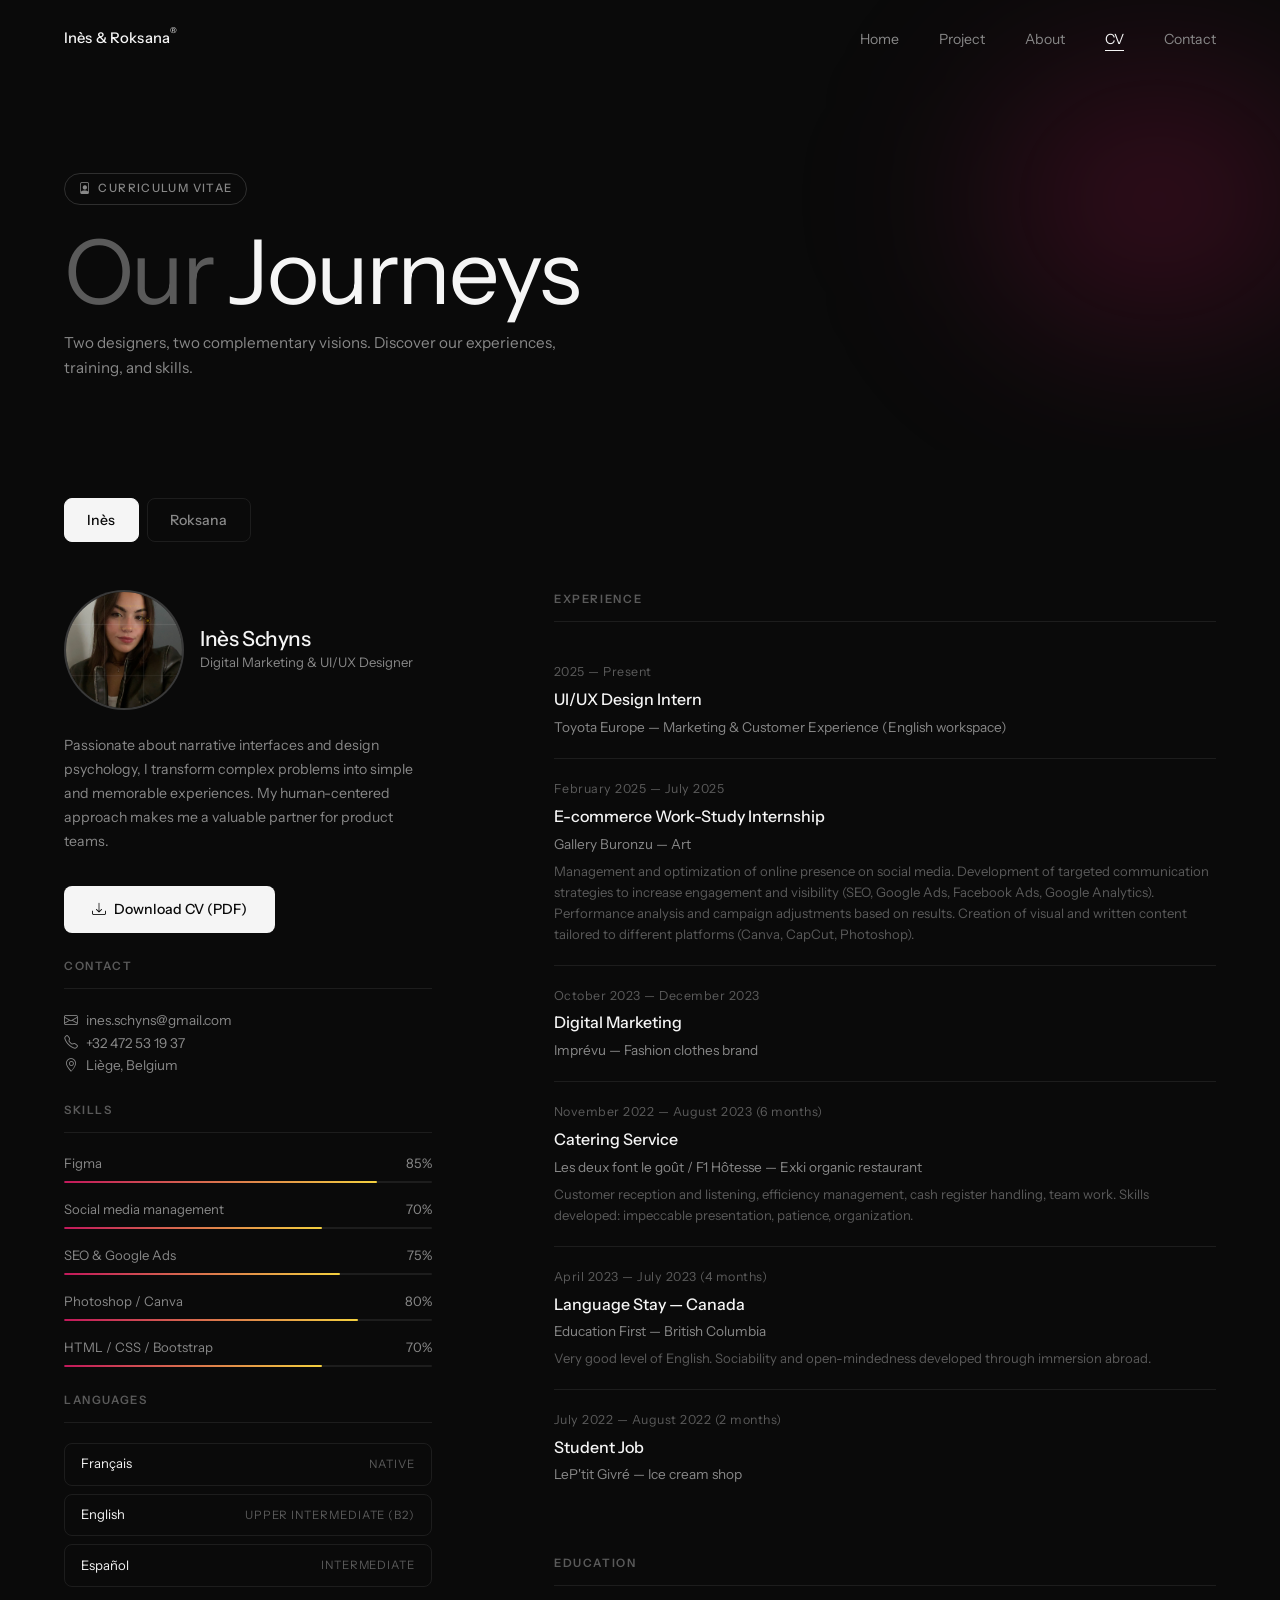
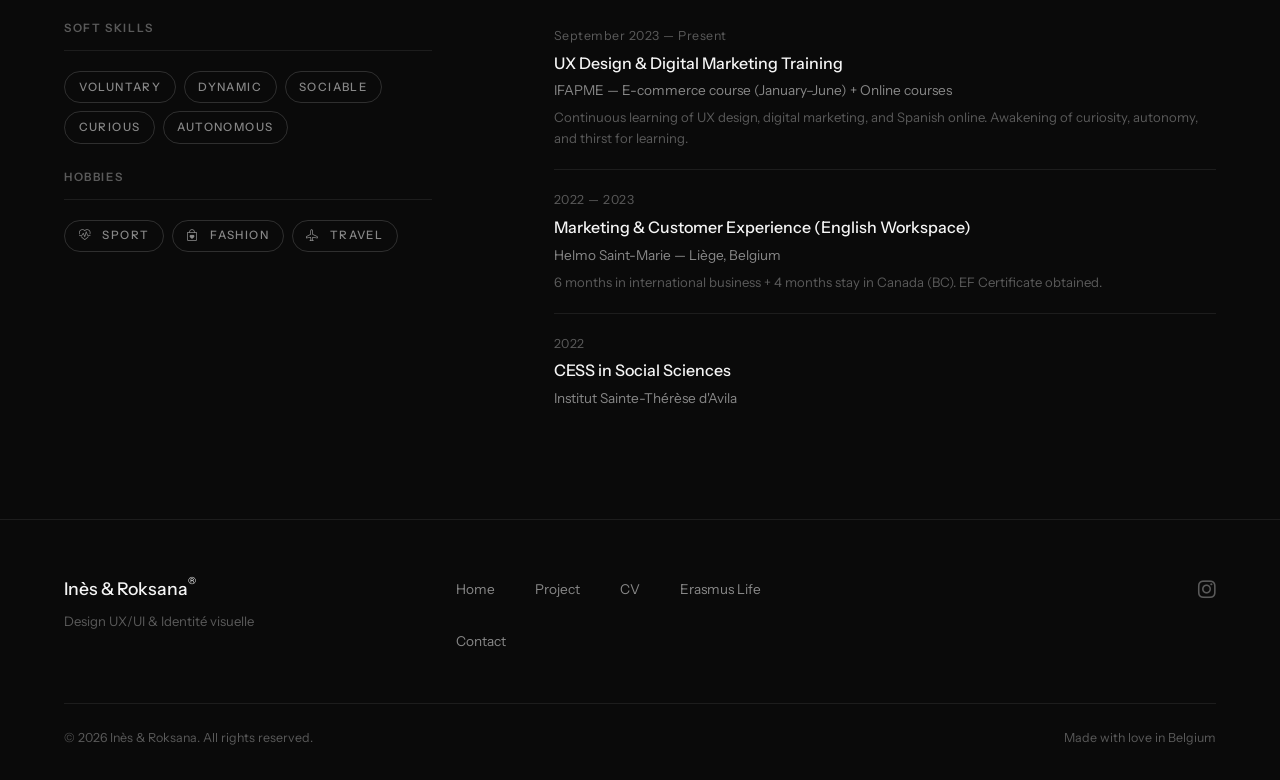
==== cv.html @ 9bebca7e "Add files via upload" ====
<!DOCTYPE html>
<html lang="fr">
<head>
  <meta charset="UTF-8" />
  <meta name="viewport" content="width=device-width, initial-scale=1.0" />
  <meta name="description" content="CV d'Inès et Roksana — Designers UX/UI et identité visuelle. Parcours, compétences et expériences." />
  <title>CV — Inès & Roksana</title>

  <link rel="stylesheet" href="https://cdn.jsdelivr.net/npm/bootstrap@5.3.3/dist/css/bootstrap.min.css" />
  <link rel="stylesheet" href="https://cdn.jsdelivr.net/npm/bootstrap-icons@1.11.3/font/bootstrap-icons.min.css" />
  <link rel="stylesheet" href="assets/css/custom.css" />
</head>
<body>

  <!-- Navigation -->
  <nav class="navbar-custom scrolled" id="mainNav" role="navigation" aria-label="Navigation principale">
    <a href="index.html" class="nav-logo" aria-label="Retour à l'accueil">
      Inès &amp; Roksana<sup>®</sup>
    </a>
    <ul class="nav-links" id="navLinks" role="list">
      <li><a href="index.html">Home</a></li>
      <li><a href="index.html#projets">Project</a></li>
      <li><a href="index.html#apropos">About</a></li>
      <li><a href="cv.html" class="active" aria-current="page">CV</a></li>
      <li><a href="mailto:hello@ines-roksana.design">Contact</a></li>
    </ul>
    <button class="nav-menu-toggle" id="menuToggle" aria-label="Ouvrir le menu" aria-expanded="false" aria-controls="navLinks">
      <span></span><span></span><span></span>
    </button>
  </nav>


  <!-- ================================================
       CV HERO
       ================================================ -->
  <header class="cv-hero container-fluid-padded" style="padding-top: 8rem;">
    <div class="cv-blob" aria-hidden="true"></div>
    <div style="position:relative; z-index:10; width:100%;">
      <span class="label-pill mb-4 d-inline-flex">
        <i class="bi bi-file-person"></i> Curriculum Vitae
      </span>
      <h1 class="display-hero mb-3">
        <span class="text-ghost">Our</span> Journeys
      </h1>
      <p style="color:var(--text-muted); max-width:540px; font-size:0.95rem;">
        Two designers, two complementary visions. Discover our experiences, training, and skills.
      </p>
    </div>
  </header>


  <!-- ================================================
       TAB SELECTOR
       ================================================ -->
  <section style="background:var(--bg-deep); padding: 3rem clamp(1.5rem,5vw,5rem) 0;">
    <ul class="cv-tabs nav" id="cvTabs" role="tablist" aria-label="Sélectionner un designer">
      <li class="nav-item" role="presentation">
        <button class="nav-link active" id="ines-tab" data-bs-toggle="tab" data-bs-target="#ines" type="button" role="tab" aria-controls="ines" aria-selected="true">
          Inès
        </button>
      </li>
      <li class="nav-item" role="presentation">
        <button class="nav-link" id="roksana-tab" data-bs-toggle="tab" data-bs-target="#roksana" type="button" role="tab" aria-controls="roksana" aria-selected="false">
          Roksana
        </button>
      </li>
    </ul>
  </section>


  <!-- ================================================
       TAB CONTENT
       ================================================ -->
  <main style="background:var(--bg-deep); padding: 3rem clamp(1.5rem,5vw,5rem) clamp(5rem,10vh,9rem);">
    <div class="tab-content" id="cvTabContent">

      <!-- ================================================
           INÈS
           ================================================ -->
      <div class="tab-pane fade show active" id="ines" role="tabpanel" aria-labelledby="ines-tab" tabindex="0">
        <div class="row gy-5">

          <!-- LEFT COLUMN — Profile / Skills -->
          <div class="col-lg-4">

            <!-- Profile -->
            <div class="d-flex align-items-center gap-3 mb-4">
              <div class="cv-profile-img" role="img" aria-label="Photo d'Inès Schyns">
                <img src="DOC/INES.jpg" alt="Photo of Inès Schyns, UI/UX Designer" />
              </div>
              <div>
                <h2 style="font-size:1.3rem; font-weight:500; margin:0;">Inès Schyns</h2>
                <p style="font-size:0.82rem; color:var(--text-muted); margin:0;">Digital Marketing &amp; UI/UX Designer</p>
              </div>
            </div>

            <p style="font-size:0.88rem; color:var(--text-muted); line-height:1.7; margin-bottom:2rem;">
              Passionate about narrative interfaces and design psychology, I transform complex problems into simple and memorable experiences. My human-centered approach makes me a valuable partner for product teams.
            </p>

            <a href="DOC/cv-ines-schyns.pdf" target="_blank" rel="noopener" class="btn-download mb-4" aria-label="Télécharger le CV d'Inès en PDF">
              <i class="bi bi-download"></i> Download CV (PDF)
            </a>

            <!-- Contact -->
            <div class="mb-4">
              <div class="cv-section-title">Contact</div>
              <p style="font-size:0.85rem; color:var(--text-muted); margin:0;">
                <i class="bi bi-envelope me-2" aria-hidden="true"></i>ines.schyns@gmail.com<br>
                <i class="bi bi-telephone me-2" aria-hidden="true"></i>+32 472 53 19 37<br>
                <i class="bi bi-geo-alt me-2" aria-hidden="true"></i>Liège, Belgium
              </p>
            </div>

            <!-- Skills -->
            <div class="mb-4">
              <div class="cv-section-title">Skills</div>
              <div class="skill-bar">
                <div class="skill-bar-label"><span>Figma</span><span>85%</span></div>
                <div class="skill-bar-track"><div class="skill-bar-fill animated" style="width:85%;"></div></div>
              </div>
              <div class="skill-bar">
                <div class="skill-bar-label"><span>Social media management</span><span>70%</span></div>
                <div class="skill-bar-track"><div class="skill-bar-fill animated" style="width:70%; animation-delay:0.1s;"></div></div>
              </div>
              <div class="skill-bar">
                <div class="skill-bar-label"><span>SEO &amp; Google Ads</span><span>75%</span></div>
                <div class="skill-bar-track"><div class="skill-bar-fill animated" style="width:75%; animation-delay:0.2s;"></div></div>
              </div>
              <div class="skill-bar">
                <div class="skill-bar-label"><span>Photoshop / Canva</span><span>80%</span></div>
                <div class="skill-bar-track"><div class="skill-bar-fill animated" style="width:80%; animation-delay:0.3s;"></div></div>
              </div>
              <div class="skill-bar">
                <div class="skill-bar-label"><span>HTML / CSS / Bootstrap</span><span>70%</span></div>
                <div class="skill-bar-track"><div class="skill-bar-fill animated" style="width:70%; animation-delay:0.4s;"></div></div>
              </div>
            </div>

            <!-- Languages -->
            <div class="mb-4">
              <div class="cv-section-title">Languages</div>
              <div class="lang-badge"><span>Français</span><span class="lang-level">Native</span></div>
              <div class="lang-badge"><span>English</span><span class="lang-level">Upper Intermediate (B2)</span></div>
              <div class="lang-badge"><span>Español</span><span class="lang-level">Intermediate</span></div>
            </div>

            <!-- Soft Skills -->
            <div class="mb-4">
              <div class="cv-section-title">Soft skills</div>
              <div class="d-flex flex-wrap gap-2">
                <span class="label-pill" style="font-size:0.72rem;">Voluntary</span>
                <span class="label-pill" style="font-size:0.72rem;">Dynamic</span>
                <span class="label-pill" style="font-size:0.72rem;">Sociable</span>
                <span class="label-pill" style="font-size:0.72rem;">Curious</span>
                <span class="label-pill" style="font-size:0.72rem;">Autonomous</span>
              </div>
            </div>

            <!-- Hobbies -->
            <div>
              <div class="cv-section-title">Hobbies</div>
              <div class="d-flex flex-wrap gap-2">
                <span class="label-pill" style="font-size:0.72rem;"><i class="bi bi-heart-pulse me-1"></i> Sport</span>
                <span class="label-pill" style="font-size:0.72rem;"><i class="bi bi-bag-heart me-1"></i> Fashion</span>
                <span class="label-pill" style="font-size:0.72rem;"><i class="bi bi-airplane me-1"></i> Travel</span>
              </div>
            </div>

          </div>


          <!-- RIGHT COLUMN — Experience / Education -->
          <div class="col-lg-7 offset-lg-1">

            <!-- Experience -->
            <div class="mb-5">
              <div class="cv-section-title">Experience</div>

              <div class="cv-entry">
                <div class="cv-entry-year">2025 — Present</div>
                <div class="cv-entry-title">UI/UX Design Intern</div>
                <div class="cv-entry-company">Toyota Europe — Marketing &amp; Customer Experience (English workspace)</div>
              </div>

              <div class="cv-entry">
                <div class="cv-entry-year">February 2025 — July 2025</div>
                <div class="cv-entry-title">E-commerce Work-Study Internship</div>
                <div class="cv-entry-company">Gallery Buronzu — Art</div>
                <div class="cv-entry-desc">
                  Management and optimization of online presence on social media. Development of targeted communication strategies to increase engagement and visibility (SEO, Google Ads, Facebook Ads, Google Analytics). Performance analysis and campaign adjustments based on results. Creation of visual and written content tailored to different platforms (Canva, CapCut, Photoshop).
                </div>
              </div>

              <div class="cv-entry">
                <div class="cv-entry-year">October 2023 — December 2023</div>
                <div class="cv-entry-title">Digital Marketing</div>
                <div class="cv-entry-company">Imprévu — Fashion clothes brand</div>
              </div>

              <div class="cv-entry">
                <div class="cv-entry-year">November 2022 — August 2023 (6 months)</div>
                <div class="cv-entry-title">Catering Service</div>
                <div class="cv-entry-company">Les deux font le goût / F1 Hôtesse — Exki organic restaurant</div>
                <div class="cv-entry-desc">
                  Customer reception and listening, efficiency management, cash register handling, team work. Skills developed: impeccable presentation, patience, organization.
                </div>
              </div>

              <div class="cv-entry">
                <div class="cv-entry-year">April 2023 — July 2023 (4 months)</div>
                <div class="cv-entry-title">Language Stay — Canada</div>
                <div class="cv-entry-company">Education First — British Columbia</div>
                <div class="cv-entry-desc">
                  Very good level of English. Sociability and open-mindedness developed through immersion abroad.
                </div>
              </div>

              <div class="cv-entry">
                <div class="cv-entry-year">July 2022 — August 2022 (2 months)</div>
                <div class="cv-entry-title">Student Job</div>
                <div class="cv-entry-company">LeP'tit Givré — Ice cream shop</div>
              </div>
            </div>

            <!-- Education -->
            <div>
              <div class="cv-section-title">Education</div>

              <div class="cv-entry">
                <div class="cv-entry-year">September 2023 — Present</div>
                <div class="cv-entry-title">UX Design &amp; Digital Marketing Training</div>
                <div class="cv-entry-company">IFAPME — E-commerce course (January–June) + Online courses</div>
                <div class="cv-entry-desc">
                  Continuous learning of UX design, digital marketing, and Spanish online. Awakening of curiosity, autonomy, and thirst for learning.
                </div>
              </div>

              <div class="cv-entry">
                <div class="cv-entry-year">2022 — 2023</div>
                <div class="cv-entry-title">Marketing &amp; Customer Experience (English Workspace)</div>
                <div class="cv-entry-company">Helmo Saint-Marie — Liège, Belgium</div>
                <div class="cv-entry-desc">
                  6 months in international business + 4 months stay in Canada (BC). EF Certificate obtained.
                </div>
              </div>

              <div class="cv-entry">
                <div class="cv-entry-year">2022</div>
                <div class="cv-entry-title">CESS in Social Sciences</div>
                <div class="cv-entry-company">Institut Sainte-Thérèse d'Avila</div>
              </div>
            </div>

          </div>
        </div>
      </div>


      <!-- ================================================
           ROKSANA
           ================================================ -->
      <div class="tab-pane fade" id="roksana" role="tabpanel" aria-labelledby="roksana-tab" tabindex="0">
        <div class="row gy-5">

          <!-- LEFT COLUMN -->
          <div class="col-lg-4">

            <!-- Profile -->
            <div class="d-flex align-items-center gap-3 mb-4">
              <div class="cv-profile-img" role="img" aria-label="Photo de Roksana Raja Khalid">
                <img src="DOC/ROKSANA.jpg" alt="Photo of Roksana Raja Khalid, UI/UX Designer" />
              </div>
              <div>
                <h2 style="font-size:1.3rem; font-weight:500; margin:0;">Roksana Raja Khalid</h2>
                <p style="font-size:0.82rem; color:var(--text-muted); margin:0;">UI/UX Designer</p>
              </div>
            </div>

            <p style="font-size:0.88rem; color:var(--text-muted); line-height:1.7; margin-bottom:2rem;">
              UI/UX designer in training, with a background in web development. I enjoy designing simple, clean and functional interfaces. Curious and detail-oriented, I want to learn alongside digital design professionals in a multicultural and international environment.
            </p>

            <a href="DOC/cv-roksana-rajakhalid.pdf" target="_blank" rel="noopener" class="btn-download mb-4" aria-label="Télécharger le CV de Roksana en PDF">
              <i class="bi bi-download"></i> Download CV (PDF)
            </a>

            <!-- Contact -->
            <div class="mb-4">
              <div class="cv-section-title">Contact</div>
              <p style="font-size:0.85rem; color:var(--text-muted); margin:0;">
                <i class="bi bi-envelope me-2" aria-hidden="true"></i>roksanarajakhalid@gmail.com<br>
                <i class="bi bi-telephone me-2" aria-hidden="true"></i>+32 498 14 34 28<br>
                <i class="bi bi-geo-alt me-2" aria-hidden="true"></i>Chaudfontaine, Belgium
              </p>
            </div>

            <!-- Skills -->
            <div class="mb-4">
              <div class="cv-section-title">Skills</div>
              <div class="skill-bar">
                <div class="skill-bar-label"><span>HTML / CSS / Bootstrap</span><span>90%</span></div>
                <div class="skill-bar-track"><div class="skill-bar-fill animated" style="width:90%;"></div></div>
              </div>
              <div class="skill-bar">
                <div class="skill-bar-label"><span>Adobe Illustrator</span><span>85%</span></div>
                <div class="skill-bar-track"><div class="skill-bar-fill animated" style="width:85%; animation-delay:0.1s;"></div></div>
              </div>
              <div class="skill-bar">
                <div class="skill-bar-label"><span>Adobe Photoshop</span><span>80%</span></div>
                <div class="skill-bar-track"><div class="skill-bar-fill animated" style="width:80%; animation-delay:0.2s;"></div></div>
              </div>
              <div class="skill-bar">
                <div class="skill-bar-label"><span>Figma</span><span>70%</span></div>
                <div class="skill-bar-track"><div class="skill-bar-fill animated" style="width:70%; animation-delay:0.3s;"></div></div>
              </div>
            </div>

            <!-- Languages -->
            <div class="mb-4">
              <div class="cv-section-title">Languages</div>
              <div class="lang-badge"><span>Français</span><span class="lang-level">Native</span></div>
              <div class="lang-badge"><span>Polski</span><span class="lang-level">Fluent (spoken)</span></div>
              <div class="lang-badge"><span>English</span><span class="lang-level">Intermediate(B1/B2)</span></div>
            </div>

            <!-- Strengths -->
            <div class="mb-4">
              <div class="cv-section-title">Strengths</div>
              <div class="d-flex flex-wrap gap-2">
                <span class="label-pill" style="font-size:0.72rem;">Creativity</span>
                <span class="label-pill" style="font-size:0.72rem;">Adaptability</span>
                <span class="label-pill" style="font-size:0.72rem;">Interpersonal skills</span>
                <span class="label-pill" style="font-size:0.72rem;">Team spirit</span>
                <span class="label-pill" style="font-size:0.72rem;">Results-oriented</span>
              </div>
            </div>

            <!-- Hobbies -->
            <div>
              <div class="cv-section-title">Hobbies</div>
              <div class="d-flex flex-wrap gap-2">
                <span class="label-pill" style="font-size:0.72rem;"><i class="bi bi-camera me-1"></i> Photography</span>
                <span class="label-pill" style="font-size:0.72rem;"><i class="bi bi-headphones me-1"></i> Music</span>
                <span class="label-pill" style="font-size:0.72rem;"><i class="bi bi-airplane me-1"></i> Travel</span>
                <span class="label-pill" style="font-size:0.72rem;"><i class="bi bi-egg-fried me-1"></i> Cooking</span>
              </div>
            </div>

          </div>


          <!-- RIGHT COLUMN -->
          <div class="col-lg-7 offset-lg-1">

            <!-- Experience -->
            <div class="mb-5">
              <div class="cv-section-title">Experience</div>

              <div class="cv-entry">
                <div class="cv-entry-year">December 2024 — December 2025</div>
                <div class="cv-entry-title">Administrative Employee</div>
                <div class="cv-entry-company">CPAS de Chaudfontaine</div>
              </div>

              <div class="cv-entry">
                <div class="cv-entry-year">January 2024</div>
                <div class="cv-entry-title">Workshop</div>
                <div class="cv-entry-company">Charleroi E6K</div>
              </div>
            </div>

            <!-- Education -->
            <div>
              <div class="cv-section-title">Education</div>

              <div class="cv-entry">
                <div class="cv-entry-year">2025 — 2026</div>
                <div class="cv-entry-title">UI/UX Designer Training</div>
                <div class="cv-entry-company">IFAPME — Liège, Belgium</div>
                <div class="cv-entry-desc">
                  Comprehensive UI/UX design training covering user research, wireframing, prototyping, and accessible interface design.
                </div>
              </div>

              <div class="cv-entry">
                <div class="cv-entry-year">28 November 2024</div>
                <div class="cv-entry-title">Skills Validation Certification — Administrative Assistant</div>
                <div class="cv-entry-company">Issued by SFMQ (The French-speaking Vocational and Qualifications Service)</div>
              </div>

              <div class="cv-entry">
                <div class="cv-entry-year">2023 — 2024</div>
                <div class="cv-entry-title">Web Development</div>
                <div class="cv-entry-company">IFAPME E6K — Charleroi, Belgium</div>
                <div class="cv-entry-desc">
                  Foundation in web development: HTML, CSS, Bootstrap, version control, responsive design.
                </div>
              </div>

              <div class="cv-entry">
                <div class="cv-entry-year">4 August 2022</div>
                <div class="cv-entry-title">Business Management Certificate</div>
                <div class="cv-entry-company">Belgium</div>
              </div>

              <div class="cv-entry">
                <div class="cv-entry-year">2019 — 2020</div>
                <div class="cv-entry-title">CESS — Upper Secondary Education Certificate</div>
              </div>
            </div>

          </div>
        </div>
      </div>

    </div>
  </main>


  <!-- Footer -->
  <footer class="footer" role="contentinfo">
    <div class="row gy-4 align-items-start">
      <div class="col-md-4">
        <div class="footer-logo">Inès &amp; Roksana<sup style="font-size:0.55em; vertical-align:super">®</sup></div>
        <div class="footer-tagline">Design UX/UI &amp; Identité visuelle</div>
      </div>
      <div class="col-md-4">
        <nav aria-label="Liens du pied de page">
          <ul class="footer-nav">
            <li><a href="index.html">Home</a></li>
            <li><a href="index.html#projets">Project</a></li>
            <li><a href="cv.html">CV</a></li>
            <li><a href="projet-erasmus.html">Erasmus Life</a></li>
            <li><a href="mailto:hello@ines-roksana.design">Contact</a></li>
          </ul>
        </nav>
      </div>
      <div class="col-md-4 text-md-end">
        <div class="footer-socials justify-content-md-end mb-2">
          <a href="#" aria-label="Instagram" target="_blank" rel="noopener noreferrer"><i class="bi bi-instagram"></i></a>
        </div>
      </div>
    </div>
    <div class="footer-bottom">
      <span>© 2026 Inès &amp; Roksana. All rights reserved.</span>
      <span>Made with love in Belgium</span>
    </div>
  </footer>


  <script src="https://cdn.jsdelivr.net/npm/bootstrap@5.3.3/dist/js/bootstrap.bundle.min.js"></script>
  <script>
    /* Navbar scroll effect */
    const nav = document.getElementById('mainNav');
    window.addEventListener('scroll', () => {
      nav.classList.toggle('scrolled', window.scrollY > 60);
    }, { passive: true });

    /* Mobile menu toggle */
    const toggle = document.getElementById('menuToggle');
    const navLinks = document.getElementById('navLinks');
    toggle.addEventListener('click', () => {
      const open = navLinks.classList.toggle('open');
      toggle.setAttribute('aria-expanded', open);
      toggle.setAttribute('aria-label', open ? 'Fermer le menu' : 'Ouvrir le menu');
      document.body.style.overflow = open ? 'hidden' : '';
    });
    navLinks.querySelectorAll('a').forEach(a => {
      a.addEventListener('click', () => {
        navLinks.classList.remove('open');
        toggle.setAttribute('aria-expanded', 'false');
        document.body.style.overflow = '';
      });
    });
  </script>
</body>
</html>
---- assets/css/custom.css ----
/* ===================================================
   PORTFOLIO INÈS & ROKSANA — Custom CSS
   Stack: Bootstrap 5.3 + CSS3 Pure Animations
   =================================================== */

/* ---- Google Fonts ---- */
@import url('https://fonts.googleapis.com/css2?family=Instrument+Sans:ital,wght@0,300;0,400;0,500;0,600;0,700;1,300;1,400&family=Inter:wght@300;400;500;600&display=swap');

/* ---- CSS Custom Properties ---- */
:root {
  --bg-deep:        #0a0a0a;
  --bg-dark:        #111111;
  --bg-card:        #161616;
  --text-primary:   #f5f5f5;
  --text-ghost:     #5a5a5a;
  --text-muted:     #888888;
  --accent-red:     #c2185b;
  --accent-pink:    #e91e8c;
  --accent-yellow:  #f4d03f;
  --accent-green:   #1a3d2e;
  --border-subtle:  rgba(255,255,255,0.08);
  --border-medium:  rgba(255,255,255,0.15);
  --font-main:      'Instrument Sans', 'Inter', sans-serif;
  --transition-base: 0.3s cubic-bezier(0.4, 0, 0.2, 1);
}

/* ---- Base Reset ---- */
*, *::before, *::after { box-sizing: border-box; }

html { scroll-behavior: smooth; }

body {
  font-family: var(--font-main);
  background-color: var(--bg-deep);
  color: var(--text-primary);
  line-height: 1.65;
  font-size: 17px;
  overflow-x: hidden;
  -webkit-font-smoothing: antialiased;
}

/* ---- Reduced Motion ---- */
@media (prefers-reduced-motion: reduce) {
  *, *::before, *::after {
    animation-duration: 0.01ms !important;
    animation-iteration-count: 1 !important;
    transition-duration: 0.01ms !important;
  }
}

/* ===================================================
   TYPOGRAPHY
   =================================================== */

h1, h2, h3, h4, h5, h6 {
  font-family: var(--font-main);
  font-weight: 300;
  color: var(--text-primary);
  letter-spacing: -0.02em;
}

.text-ghost   { color: var(--text-ghost); }
.text-muted-custom { color: var(--text-muted); }

.display-mega {
  font-size: clamp(3.5rem, 10vw, 11rem);
  font-weight: 300;
  line-height: 0.92;
  letter-spacing: -0.04em;
}

.display-hero {
  font-size: clamp(2.8rem, 7vw, 8rem);
  font-weight: 300;
  line-height: 0.95;
  letter-spacing: -0.03em;
}

.display-section {
  font-size: clamp(2rem, 4vw, 4.5rem);
  font-weight: 300;
  line-height: 1.05;
  letter-spacing: -0.025em;
}

.label-pill {
  display: inline-flex;
  align-items: center;
  gap: 0.4rem;
  font-size: 0.72rem;
  font-weight: 500;
  letter-spacing: 0.12em;
  text-transform: uppercase;
  padding: 0.35rem 0.85rem;
  border: 1px solid var(--border-medium);
  border-radius: 100px;
  color: var(--text-muted);
}

/* ===================================================
   LAYOUT UTILITIES
   =================================================== */

section { position: relative; overflow: hidden; }

.section-pad {
  padding-top: clamp(5rem, 10vh, 9rem);
  padding-bottom: clamp(5rem, 10vh, 9rem);
}

.container-fluid-padded {
  padding-left: clamp(1.5rem, 5vw, 5rem);
  padding-right: clamp(1.5rem, 5vw, 5rem);
}

/* ===================================================
   NAVIGATION
   =================================================== */

.navbar-custom {
  position: fixed;
  top: 0; left: 0; right: 0;
  z-index: 1000;
  padding: 1.5rem clamp(1.5rem, 5vw, 5rem);
  display: flex;
  align-items: center;
  justify-content: space-between;
  mix-blend-mode: normal;
  transition: background var(--transition-base), backdrop-filter var(--transition-base);
}

.navbar-custom.scrolled {
  background: rgba(10, 10, 10, 0.85);
  backdrop-filter: blur(16px);
  -webkit-backdrop-filter: blur(16px);
  border-bottom: 1px solid var(--border-subtle);
}

.nav-logo {
  font-size: 0.92rem;
  font-weight: 500;
  letter-spacing: 0.01em;
  color: var(--text-primary);
  text-decoration: none;
  transition: opacity var(--transition-base);
}
.nav-logo:hover { opacity: 0.7; color: var(--text-primary); }
.nav-logo sup { font-size: 0.55em; vertical-align: super; }

.nav-links {
  display: flex;
  align-items: center;
  gap: 2.5rem;
  list-style: none;
  margin: 0; padding: 0;
}

.nav-links a {
  font-size: 0.88rem;
  font-weight: 400;
  color: var(--text-muted);
  text-decoration: none;
  position: relative;
  transition: color var(--transition-base);
}

.nav-links a::after {
  content: '';
  position: absolute;
  bottom: -3px; left: 0;
  width: 0; height: 1px;
  background: var(--text-primary);
  transition: width 0.25s ease;
}

.nav-links a:hover { color: var(--text-primary); }
.nav-links a:hover::after { width: 100%; }
.nav-links a.active { color: var(--text-primary); }
.nav-links a.active::after { width: 100%; }

.nav-menu-toggle {
  display: none;
  flex-direction: column;
  gap: 5px;
  cursor: pointer;
  background: none;
  border: none;
  padding: 0.5rem;
}
.nav-menu-toggle span {
  display: block; width: 24px; height: 1px;
  background: var(--text-primary);
  transition: transform 0.3s ease, opacity 0.3s ease;
}

/* ===================================================
   HERO SECTION
   =================================================== */

.hero {
  min-height: 100svh;
  display: flex;
  flex-direction: column;
  justify-content: flex-end;
  padding-bottom: clamp(2.5rem, 6vh, 5rem);
  padding-top: 7rem;
  position: relative;
  background: var(--bg-deep);
}

/* Gradient Blob */
.hero-blob {
  position: absolute;
  top: 50%;
  left: 50%;
  transform: translate(-50%, -55%) rotate(0deg);
  width: clamp(480px, 70vw, 900px);
  height: clamp(360px, 55vw, 700px);
  border-radius: 60% 40% 55% 45% / 45% 55% 45% 55%;
  background: radial-gradient(
    ellipse at 30% 40%,
    rgba(194, 24, 91, 0.55) 0%,
    rgba(233, 30, 140, 0.35) 22%,
    rgba(244, 208, 63, 0.25) 45%,
    rgba(26, 61, 46, 0.3) 70%,
    transparent 100%
  );
  filter: blur(80px);
  animation: blobFloat 22s ease-in-out infinite;
  pointer-events: none;
}

@keyframes blobFloat {
  0%   { transform: translate(-50%, -55%) rotate(0deg) scale(1); }
  25%  { transform: translate(-48%, -57%) rotate(45deg) scale(1.05); }
  50%  { transform: translate(-52%, -53%) rotate(90deg) scale(0.95); }
  75%  { transform: translate(-50%, -56%) rotate(135deg) scale(1.08); }
  100% { transform: translate(-50%, -55%) rotate(180deg) scale(1); }
}

/* Grid Overlay */
.hero-grid {
  position: absolute;
  inset: 0;
  pointer-events: none;
  opacity: 0.06;
  background-image:
    linear-gradient(rgba(255,255,255,0.5) 1px, transparent 1px),
    linear-gradient(90deg, rgba(255,255,255,0.5) 1px, transparent 1px);
  background-size: 80px 80px;
}

.hero-grid::after {
  content: '';
  position: absolute;
  inset: 0;
  background-image: radial-gradient(circle, rgba(255,255,255,0.4) 1px, transparent 1px);
  background-size: 80px 80px;
  background-position: 40px 40px;
  opacity: 0.5;
}

.hero-content {
  position: relative;
  z-index: 10;
  padding-left: clamp(1.5rem, 5vw, 5rem);
  padding-right: clamp(1.5rem, 5vw, 5rem);
}

.hero-tag {
  font-size: 0.78rem;
  font-weight: 500;
  letter-spacing: 0.14em;
  text-transform: uppercase;
  color: var(--text-ghost);
  margin-bottom: 2rem;
  opacity: 0;
  animation: fadeUp 0.8s ease forwards 0.2s;
}

.hero-title .word {
  display: inline-block;
  opacity: 0;
  transform: translateY(40px);
}
.hero-title .word:nth-child(1) { animation: fadeUp 0.9s ease forwards 0.4s; }
.hero-title .word:nth-child(2) { animation: fadeUp 0.9s ease forwards 0.6s; }
.hero-title .word:nth-child(3) { animation: fadeUp 0.9s ease forwards 0.8s; }
.hero-title .word:nth-child(4) { animation: fadeUp 0.9s ease forwards 1.0s; }
.hero-title .word:nth-child(5) { animation: fadeUp 0.9s ease forwards 1.2s; }

.hero-subtitle {
  margin-top: 2rem;
  max-width: 380px;
  font-size: 0.95rem;
  color: var(--text-muted);
  opacity: 0;
  animation: fadeUp 0.9s ease forwards 1.4s;
  margin-left: auto;
}

.hero-scroll-hint {
  position: absolute;
  right: clamp(1.5rem, 5vw, 5rem);
  bottom: clamp(2.5rem, 6vh, 5rem);
  display: flex;
  align-items: center;
  gap: 0.6rem;
  font-size: 0.72rem;
  font-weight: 500;
  letter-spacing: 0.1em;
  text-transform: uppercase;
  color: var(--text-ghost);
  writing-mode: vertical-rl;
  z-index: 10;
  opacity: 0;
  animation: fadeUp 0.9s ease forwards 1.6s;
}

.hero-scroll-hint::after {
  content: '';
  display: block;
  width: 1px;
  height: 50px;
  background: var(--border-medium);
  animation: scrollLine 2s ease-in-out infinite;
}

@keyframes scrollLine {
  0%, 100% { transform: scaleY(1); opacity: 1; }
  50%       { transform: scaleY(0.4); opacity: 0.4; }
}

@keyframes fadeUp {
  to { opacity: 1; transform: translateY(0); }
}

/* ===================================================
   ABOUT SECTION
   =================================================== */

.about-section {
  background: var(--bg-deep);
  padding-top: clamp(5rem, 12vh, 10rem);
  padding-bottom: clamp(5rem, 12vh, 10rem);
}

.about-quote {
  font-size: clamp(1.4rem, 3vw, 2.8rem);
  font-weight: 300;
  line-height: 1.3;
  letter-spacing: -0.02em;
  max-width: 820px;
}

.about-quote em {
  font-style: italic;
  color: var(--text-ghost);
}

.about-images-cluster {
  position: relative;
  height: 460px;
}

.about-img {
  position: absolute;
  width: 200px;
  aspect-ratio: 1/1;
  border-radius: 10px;
  overflow: hidden;
  background: var(--bg-card);
  border: 1px solid var(--border-subtle);
  box-shadow: 0 12px 30px rgba(0,0,0,0.45);
}

/* L'image remplit son cadre carré */
.about-img img {
  width: 100%;
  height: 100%;
  object-fit: cover;
  display: block;
}

/* Traitement spécial pour le logo (fond clair watercolor) */
.about-img-logo {
  background: #fdf6f0;
}
.about-img-logo img {
  object-fit: contain;
  padding: 14px;
}

.about-img-1 {
  top: 5%;  left: 8%;
  transform: rotate(-8deg);
  animation: floatImg1 7s ease-in-out infinite alternate;
  z-index: 3;
}
.about-img-2 {
  top: 18%; left: 50%;
  transform: rotate(5deg);
  animation: floatImg2 8s ease-in-out infinite alternate;
  z-index: 2;
}
.about-img-3 {
  top: 50%; left: 18%;
  transform: rotate(-3deg);
  animation: floatImg3 6s ease-in-out infinite alternate;
  z-index: 4;
}
.about-img-4 {
  top: 56%; left: 56%;
  transform: rotate(7deg);
  animation: floatImg1 9s ease-in-out infinite alternate;
  z-index: 1;
}

@keyframes floatImg1 {
  from { transform: rotate(-8deg) translateY(0px); }
  to   { transform: rotate(-8deg) translateY(-14px); }
}
@keyframes floatImg2 {
  from { transform: rotate(5deg) translateY(0px); }
  to   { transform: rotate(5deg) translateY(-10px); }
}
@keyframes floatImg3 {
  from { transform: rotate(-3deg) translateY(0px); }
  to   { transform: rotate(-3deg) translateY(-18px); }
}

.btn-contact {
  display: inline-flex;
  align-items: center;
  gap: 0.5rem;
  font-size: 0.9rem;
  font-weight: 500;
  color: var(--text-primary);
  text-decoration: none;
  position: relative;
  padding-bottom: 4px;
  transition: gap var(--transition-base);
}
.btn-contact::after {
  content: '';
  position: absolute;
  bottom: 0; left: 0;
  height: 1px;
  width: 0;
  background: var(--text-primary);
  transition: width 0.3s ease;
}
.btn-contact:hover { color: var(--text-primary); gap: 0.9rem; }
.btn-contact:hover::after { width: 100%; }
.btn-contact .arrow { transition: transform var(--transition-base); }
.btn-contact:hover .arrow { transform: translate(4px, -4px); }

.about-stat {
  border-top: 1px solid var(--border-subtle);
  padding-top: 1.25rem;
}
.about-stat-number {
  font-size: 2.2rem;
  font-weight: 300;
  color: var(--text-primary);
  line-height: 1;
}
.about-stat-label {
  font-size: 0.78rem;
  text-transform: uppercase;
  letter-spacing: 0.1em;
  color: var(--text-ghost);
  margin-top: 0.3rem;
}

/* ===================================================
   PROJECTS SECTION
   =================================================== */

.projects-section {
  background: var(--bg-deep);
  border-top: 1px solid var(--border-subtle);
}

.projects-header {
  display: flex;
  align-items: center;
  justify-content: space-between;
  margin-bottom: 3.5rem;
  flex-wrap: wrap;
  gap: 1rem;
}

.see-all-link {
  font-size: 0.85rem;
  font-weight: 500;
  color: var(--text-muted);
  text-decoration: none;
  display: inline-flex;
  align-items: center;
  gap: 0.4rem;
  transition: color var(--transition-base), gap var(--transition-base);
}
.see-all-link:hover { color: var(--text-primary); gap: 0.7rem; }

/* Project Cards */
.project-card {
  position: relative;
  border-radius: 12px;
  overflow: hidden;
  background: var(--bg-card);
  border: 1px solid var(--border-subtle);
  cursor: pointer;
  transition: transform var(--transition-base), border-color var(--transition-base);
  text-decoration: none;
  display: block;
}
.project-card:hover {
  transform: scale(1.02);
  border-color: var(--border-medium);
}

.project-card-img {
  width: 100%;
  aspect-ratio: 16/10;
  overflow: hidden;
  position: relative;
  background: var(--bg-card);
}

/* Card en pleine largeur (Erasmus) — visuel plus ample */
.project-card-featured .project-card-img {
  aspect-ratio: 21/9;
}

.project-card-img-inner {
  width: 100%;
  height: 100%;
  transition: transform 0.6s ease;
}
.project-card:hover .project-card-img-inner { transform: scale(1.05); }

.project-card-overlay {
  position: absolute;
  inset: 0;
  background: linear-gradient(to top, rgba(10,10,10,0.9) 0%, transparent 60%);
  opacity: 0;
  transition: opacity var(--transition-base);
  display: flex;
  align-items: flex-end;
  padding: 1.5rem;
}
.project-card:hover .project-card-overlay { opacity: 1; }

.project-bg-text {
  position: absolute;
  bottom: -0.2em;
  right: -0.05em;
  font-size: clamp(4rem, 9vw, 9rem);
  font-weight: 700;
  color: rgba(255,255,255,0.04);
  line-height: 1;
  pointer-events: none;
  transition: transform 0.4s ease, color 0.4s ease;
  white-space: nowrap;
  letter-spacing: -0.04em;
  user-select: none;
}
.project-card:hover .project-bg-text {
  transform: translateX(-10px);
  color: rgba(255,255,255,0.07);
}

.project-card-body {
  padding: 1.5rem;
  position: relative;
}

/* Padding plus généreux pour la card vedette */
.project-card-featured .project-card-body {
  padding: 2rem clamp(1.5rem, 3vw, 2.5rem);
}

.project-card-featured .project-title {
  font-size: clamp(1.5rem, 2.5vw, 2.25rem);
}

.project-card-featured .project-desc {
  font-size: 0.95rem;
  max-width: 720px;
}

.project-tags {
  display: flex;
  flex-wrap: wrap;
  gap: 0.4rem;
  margin-bottom: 0.75rem;
}
.project-tag {
  font-size: 0.68rem;
  font-weight: 500;
  letter-spacing: 0.1em;
  text-transform: uppercase;
  color: var(--text-ghost);
  border: 1px solid var(--border-subtle);
  padding: 0.2rem 0.55rem;
  border-radius: 4px;
}

.project-title {
  font-size: 1.25rem;
  font-weight: 500;
  color: var(--text-primary);
  margin-bottom: 0.5rem;
  letter-spacing: -0.01em;
}

.project-desc {
  font-size: 0.85rem;
  color: var(--text-muted);
  line-height: 1.6;
}

.project-arrow {
  position: absolute;
  top: 1.5rem;
  right: 1.5rem;
  font-size: 1.1rem;
  color: var(--text-ghost);
  transform: rotate(0deg);
  transition: transform var(--transition-base), color var(--transition-base);
}
.project-card:hover .project-arrow {
  transform: rotate(-45deg) translate(3px, -3px);
  color: var(--text-primary);
}

.project-placeholder {
  width: 100%;
  height: 100%;
  display: flex;
  align-items: center;
  justify-content: center;
}

/* ===================================================
   TESTIMONIALS SECTION
   =================================================== */

.testimonials-section {
  background: var(--bg-deep);
  border-top: 1px solid var(--border-subtle);
  overflow: hidden;
}

.testimonials-bg-word {
  position: absolute;
  top: 50%;
  left: 50%;
  transform: translate(-50%, -50%);
  font-size: clamp(8rem, 20vw, 22rem);
  font-weight: 700;
  color: rgba(255,255,255,0.025);
  white-space: nowrap;
  pointer-events: none;
  user-select: none;
  letter-spacing: -0.04em;
}

.testimonials-stack {
  position: relative;
  display: flex;
  flex-direction: column;
  gap: 1.25rem;
}

.testimonial-card {
  background: #ffffff;
  color: #0a0a0a;
  border-radius: 14px;
  padding: 2rem 2.2rem;
  position: relative;
  transition: transform var(--transition-base);
  /* Toutes les cards strictement identiques */
  transform: none;
  margin-left: 0;
}

.testimonial-card:hover {
  transform: translateY(-4px);
}

.testimonial-date {
  position: absolute;
  top: 1.4rem;
  right: 1.75rem;
  font-size: 0.72rem;
  font-weight: 500;
  color: #888;
  letter-spacing: 0.05em;
}

.testimonial-quote {
  font-size: 1.05rem;
  font-weight: 400;
  line-height: 1.65;
  color: #1a1a1a;
  margin-bottom: 1.5rem;
}

.testimonial-author {
  display: flex;
  align-items: center;
  gap: 0.85rem;
}

.testimonial-avatar {
  width: 38px;
  height: 38px;
  border-radius: 50%;
  background: linear-gradient(135deg, #c2185b, #f4d03f);
  display: flex;
  align-items: center;
  justify-content: center;
  font-size: 0.75rem;
  font-weight: 700;
  color: white;
  flex-shrink: 0;
}

.testimonial-name {
  font-size: 0.88rem;
  font-weight: 600;
  color: #111;
}
.testimonial-role {
  font-size: 0.75rem;
  color: #777;
}

/* ===================================================
   FOOTER
   =================================================== */

.footer {
  background: var(--bg-deep);
  border-top: 1px solid var(--border-subtle);
  padding: clamp(3rem, 6vh, 5rem) clamp(1.5rem, 5vw, 5rem) 2rem;
}

.footer-logo {
  font-size: 1.1rem;
  font-weight: 500;
  color: var(--text-primary);
  margin-bottom: 0.5rem;
}

.footer-tagline {
  font-size: 0.82rem;
  color: var(--text-ghost);
}

.footer-nav {
  list-style: none;
  padding: 0;
  margin: 0;
  display: flex;
  flex-wrap: wrap;
  gap: 1.5rem 2.5rem;
}

.footer-nav a {
  font-size: 0.85rem;
  color: var(--text-muted);
  text-decoration: none;
  transition: color var(--transition-base);
}
.footer-nav a:hover { color: var(--text-primary); }

.footer-socials {
  display: flex;
  gap: 1.2rem;
}
.footer-socials a {
  font-size: 1.1rem;
  color: var(--text-ghost);
  transition: color var(--transition-base), transform var(--transition-base);
  text-decoration: none;
}
.footer-socials a:hover { color: var(--text-primary); transform: translateY(-3px); }

.footer-bottom {
  margin-top: 3rem;
  padding-top: 1.5rem;
  border-top: 1px solid var(--border-subtle);
  display: flex;
  align-items: center;
  justify-content: space-between;
  flex-wrap: wrap;
  gap: 0.75rem;
  font-size: 0.78rem;
  color: var(--text-ghost);
}

/* ===================================================
   CV PAGE
   =================================================== */

.cv-hero {
  min-height: 50vh;
  display: flex;
  align-items: flex-end;
  padding-bottom: clamp(2.5rem, 6vh, 5rem);
  background: var(--bg-deep);
  position: relative;
  overflow: hidden;
}

.cv-blob {
  position: absolute;
  top: 0; right: -10%;
  width: 500px; height: 400px;
  border-radius: 50%;
  background: radial-gradient(ellipse, rgba(194,24,91,0.3) 0%, transparent 70%);
  filter: blur(80px);
  pointer-events: none;
}

.cv-tabs .nav-link {
  color: var(--text-muted);
  border: 1px solid var(--border-subtle);
  border-radius: 8px;
  padding: 0.6rem 1.4rem;
  font-size: 0.88rem;
  font-weight: 500;
  transition: all var(--transition-base);
  background: transparent;
  margin-right: 0.5rem;
}
.cv-tabs .nav-link:hover { color: var(--text-primary); border-color: var(--border-medium); }
.cv-tabs .nav-link.active {
  color: var(--bg-deep);
  background: var(--text-primary);
  border-color: var(--text-primary);
}

.cv-section-title {
  font-size: 0.72rem;
  font-weight: 600;
  letter-spacing: 0.14em;
  text-transform: uppercase;
  color: var(--text-ghost);
  margin-bottom: 1.25rem;
  padding-bottom: 0.75rem;
  border-bottom: 1px solid var(--border-subtle);
}

.cv-entry {
  padding: 1.25rem 0;
  border-bottom: 1px solid var(--border-subtle);
}
.cv-entry:last-child { border-bottom: none; }

.cv-entry-year {
  font-size: 0.78rem;
  color: var(--text-ghost);
  font-weight: 400;
  letter-spacing: 0.04em;
}

.cv-entry-title {
  font-size: 1rem;
  font-weight: 500;
  color: var(--text-primary);
  margin: 0.2rem 0;
}

.cv-entry-company {
  font-size: 0.85rem;
  color: var(--text-muted);
}

.cv-entry-desc {
  font-size: 0.82rem;
  color: var(--text-ghost);
  margin-top: 0.35rem;
  line-height: 1.6;
}

.skill-bar {
  margin-bottom: 1rem;
}
.skill-bar-label {
  display: flex;
  justify-content: space-between;
  font-size: 0.82rem;
  color: var(--text-muted);
  margin-bottom: 0.4rem;
}
.skill-bar-track {
  height: 2px;
  background: var(--border-subtle);
  border-radius: 2px;
  overflow: hidden;
}
.skill-bar-fill {
  height: 100%;
  background: linear-gradient(90deg, var(--accent-red), var(--accent-yellow));
  border-radius: 2px;
  transform-origin: left;
  animation: barGrow 1.2s ease forwards;
  animation-play-state: paused;
}
.skill-bar-fill.animated { animation-play-state: running; }

@keyframes barGrow {
  from { transform: scaleX(0); }
  to   { transform: scaleX(1); }
}

.cv-profile-img {
  width: 120px;
  height: 120px;
  border-radius: 50%;
  object-fit: cover;
  border: 2px solid var(--border-medium);
  overflow: hidden;
  background: var(--bg-card);
  display: flex;
  align-items: center;
  justify-content: center;
  font-size: 2.5rem;
  color: var(--text-ghost);
  flex-shrink: 0;
}

/* L'image remplit le cadre circulaire de la photo de profil */
.cv-profile-img img {
  width: 100%;
  height: 100%;
  object-fit: cover;
  display: block;
}

.btn-download {
  display: inline-flex;
  align-items: center;
  gap: 0.5rem;
  padding: 0.75rem 1.75rem;
  font-size: 0.88rem;
  font-weight: 500;
  color: var(--bg-deep);
  background: var(--text-primary);
  border: none;
  border-radius: 8px;
  text-decoration: none;
  transition: background var(--transition-base), gap var(--transition-base);
}
.btn-download:hover { background: #e0e0e0; color: var(--bg-deep); gap: 0.8rem; }

.lang-badge {
  display: inline-flex;
  align-items: center;
  justify-content: space-between;
  padding: 0.6rem 1rem;
  border: 1px solid var(--border-subtle);
  border-radius: 8px;
  font-size: 0.82rem;
  margin-bottom: 0.5rem;
  width: 100%;
}
.lang-level {
  font-size: 0.72rem;
  color: var(--text-ghost);
  text-transform: uppercase;
  letter-spacing: 0.08em;
}

/* ===================================================
   PROJECT DETAIL PAGE (ERASMUS)
   =================================================== */

.project-hero {
  min-height: 80vh;
  display: flex;
  flex-direction: column;
  justify-content: flex-end;
  padding-bottom: clamp(3rem, 8vh, 6rem);
  position: relative;
  overflow: hidden;
  background: var(--bg-deep);
}

.project-hero-blob {
  position: absolute;
  top: 20%; right: -5%;
  width: 600px; height: 500px;
  border-radius: 60% 40% 50% 50%;
  background: radial-gradient(
    ellipse,
    rgba(194, 24, 91, 0.35) 0%,
    rgba(244, 208, 63, 0.2) 40%,
    transparent 70%
  );
  filter: blur(90px);
  animation: blobFloat 20s ease-in-out infinite;
  pointer-events: none;
}

.project-meta-row {
  display: flex;
  flex-wrap: wrap;
  gap: 2rem;
  margin-top: 2rem;
  padding-top: 2rem;
  border-top: 1px solid var(--border-subtle);
}

.project-meta-item label {
  display: block;
  font-size: 0.68rem;
  font-weight: 600;
  letter-spacing: 0.14em;
  text-transform: uppercase;
  color: var(--text-ghost);
  margin-bottom: 0.3rem;
}
.project-meta-item span {
  font-size: 0.88rem;
  color: var(--text-primary);
}

.process-step {
  padding: 2.5rem;
  border-radius: 14px;
  background: var(--bg-card);
  border: 1px solid var(--border-subtle);
  height: 100%;
  transition: border-color var(--transition-base);
}
.process-step:hover { border-color: var(--border-medium); }

.process-step-number {
  font-size: 0.68rem;
  font-weight: 600;
  letter-spacing: 0.14em;
  text-transform: uppercase;
  color: var(--text-ghost);
  margin-bottom: 1rem;
}
.process-step-icon {
  font-size: 1.8rem;
  margin-bottom: 1rem;
  display: block;
}

/* Wrapper pour les icônes (Erasmus features) — fond blanc style sticker */
.process-step-icon-wrap {
  width: 92px;
  height: 92px;
  display: flex;
  align-items: center;
  justify-content: center;
  margin-bottom: 1.5rem;
  background: #ffffff;
  border-radius: 16px;
  box-shadow: 0 8px 20px rgba(0, 0, 0, 0.35), 0 2px 4px rgba(0, 0, 0, 0.2);
  transition: transform var(--transition-base), box-shadow var(--transition-base);
}
.process-step:hover .process-step-icon-wrap {
  transform: rotate(-4deg) scale(1.06);
  box-shadow: 0 14px 28px rgba(0, 0, 0, 0.45), 0 4px 6px rgba(0, 0, 0, 0.25);
}
.process-step-icon-img {
  width: 72px;
  height: 72px;
  object-fit: contain;
  display: block;
}

/* Hero showcase — wireframe image (4 phones) */
.wireframe-showcase {
  width: 100%;
  border-radius: 14px;
  overflow: hidden;
  border: 1px solid var(--border-subtle);
  background: #1a0f2e; /* ton violet foncé qui rappelle ton image */
  padding: clamp(1rem, 3vw, 2.5rem);
  display: flex;
  align-items: center;
  justify-content: center;
}
.wireframe-showcase img {
  width: 100%;
  height: auto;
  display: block;
  object-fit: contain;
  max-width: 1400px;
}

.process-step-title {
  font-size: 1.1rem;
  font-weight: 500;
  margin-bottom: 0.75rem;
}
.process-step-desc {
  font-size: 0.85rem;
  color: var(--text-muted);
  line-height: 1.7;
}

.mockup-placeholder {
  width: 100%;
  border-radius: 14px;
  overflow: hidden;
  border: 1px solid var(--border-subtle);
  background: var(--bg-card);
  display: flex;
  align-items: center;
  justify-content: center;
  position: relative;
}

.user-testimonial-block {
  background: var(--bg-card);
  border: 1px solid var(--border-subtle);
  border-radius: 14px;
  padding: clamp(2rem, 4vw, 3.5rem);
}

.project-nav-row {
  display: flex;
  gap: 1px;
}

.project-nav-link {
  flex: 1;
  padding: 2rem clamp(1.5rem, 4vw, 3rem);
  background: var(--bg-card);
  border: 1px solid var(--border-subtle);
  text-decoration: none;
  transition: background var(--transition-base), border-color var(--transition-base);
  display: flex;
  flex-direction: column;
  gap: 0.5rem;
}
.project-nav-link:first-child { border-radius: 14px 0 0 14px; }
.project-nav-link:last-child  { border-radius: 0 14px 14px 0; text-align: right; }
.project-nav-link:hover { background: #1a1a1a; border-color: var(--border-medium); }
.project-nav-direction {
  font-size: 0.68rem;
  font-weight: 600;
  letter-spacing: 0.14em;
  text-transform: uppercase;
  color: var(--text-ghost);
}
.project-nav-title {
  font-size: 1rem;
  font-weight: 500;
  color: var(--text-primary);
}

/* ===================================================
   SCROLL REVEAL (animation-timeline: view())
   =================================================== */

@supports (animation-timeline: view()) {
  .reveal-on-scroll {
    animation: revealFade linear both;
    animation-timeline: view();
    animation-range: entry 0% entry 30%;
  }
}

@keyframes revealFade {
  from { opacity: 0; transform: translateY(30px); }
  to   { opacity: 1; transform: translateY(0); }
}

@supports not (animation-timeline: view()) {
  .reveal-on-scroll { opacity: 1; transform: none; }
}

/* ===================================================
   RESPONSIVE — MOBILE
   =================================================== */

@media (max-width: 991px) {
  .hero-scroll-hint { display: none; }
  .about-images-cluster { height: 320px; margin-bottom: 2rem; }
  .about-img { width: 140px; }
  .project-card-featured .project-card-img { aspect-ratio: 16/10; }
}

@media (max-width: 767px) {
  .nav-links { display: none; }
  .nav-menu-toggle { display: flex; }

  .nav-links.open {
    display: flex;
    flex-direction: column;
    position: fixed;
    inset: 0;
    background: var(--bg-deep);
    justify-content: center;
    align-items: center;
    gap: 2.5rem;
    z-index: 999;
  }
  .nav-links.open a { font-size: 1.5rem; color: var(--text-primary); }

  .project-nav-row { flex-direction: column; }
  .project-nav-link:first-child { border-radius: 14px 14px 0 0; }
  .project-nav-link:last-child  { border-radius: 0 0 14px 14px; text-align: left; }

  .footer-bottom { flex-direction: column; text-align: center; }
}
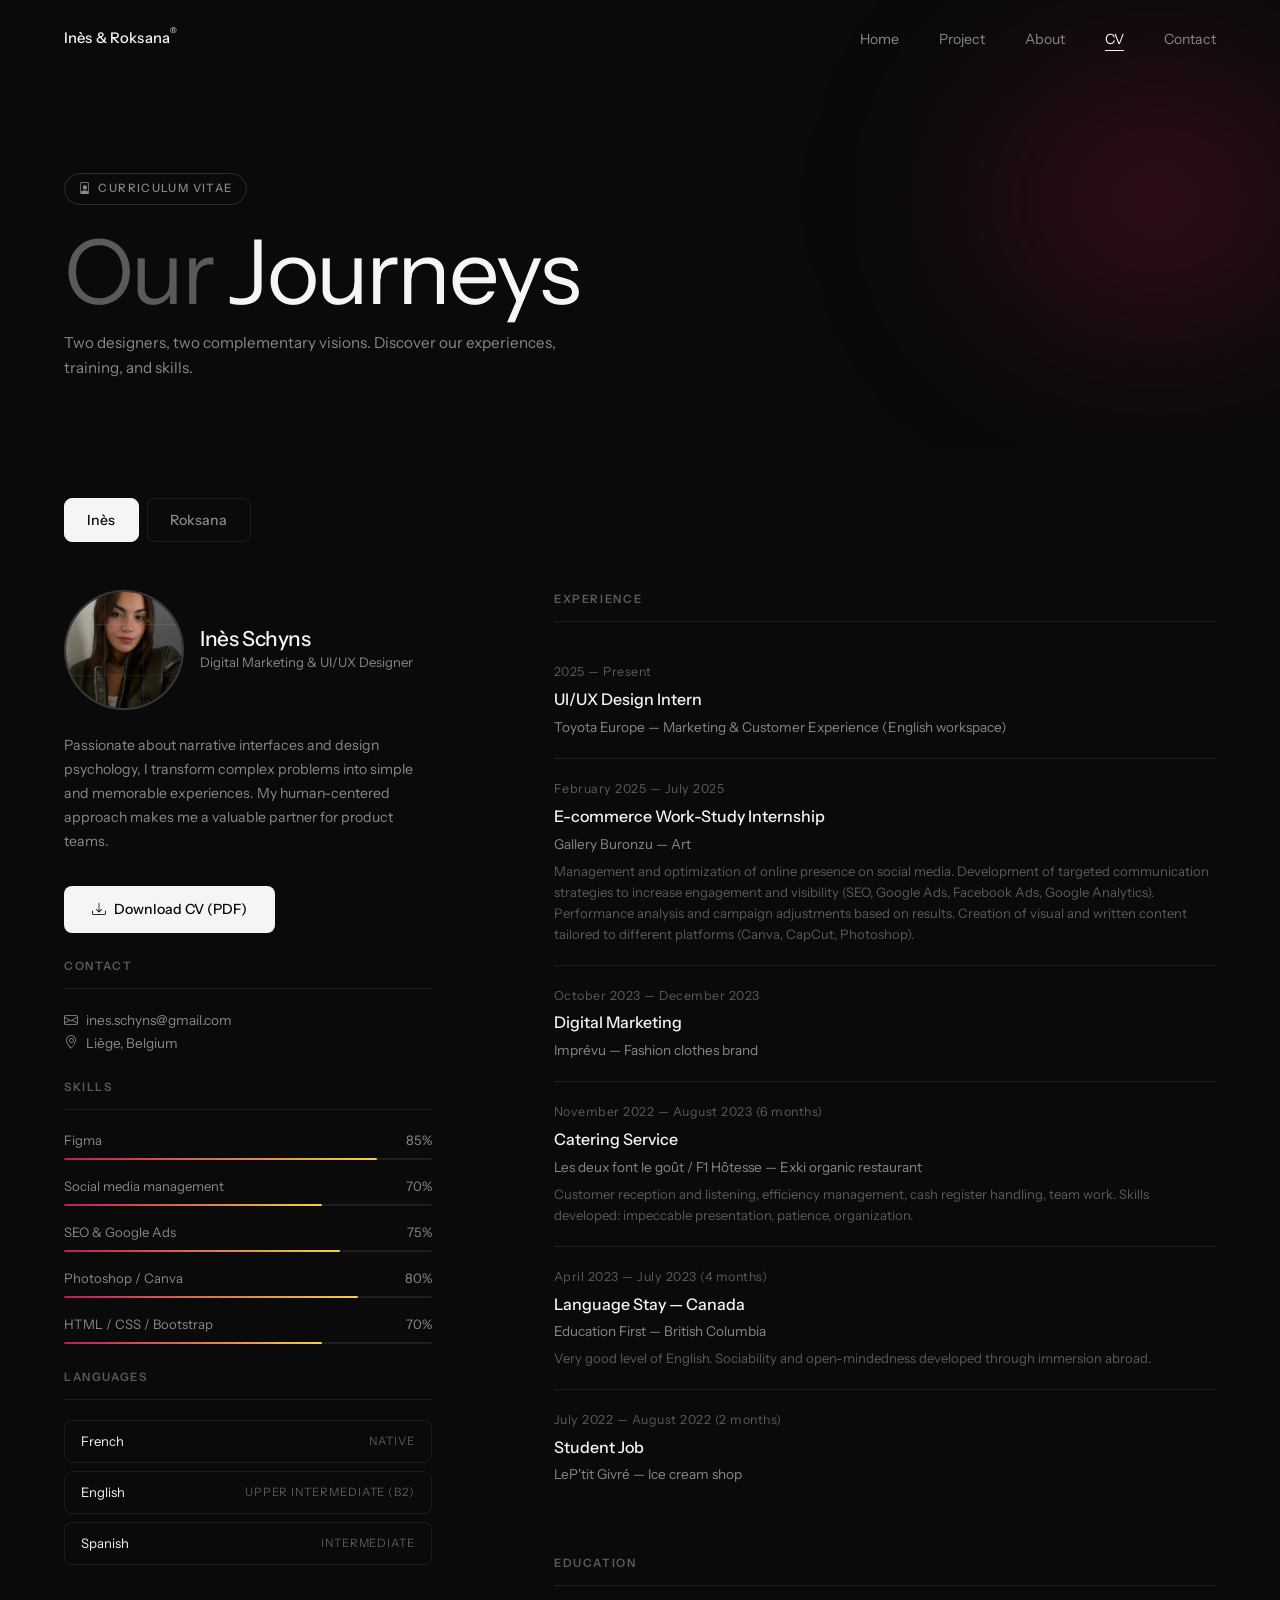
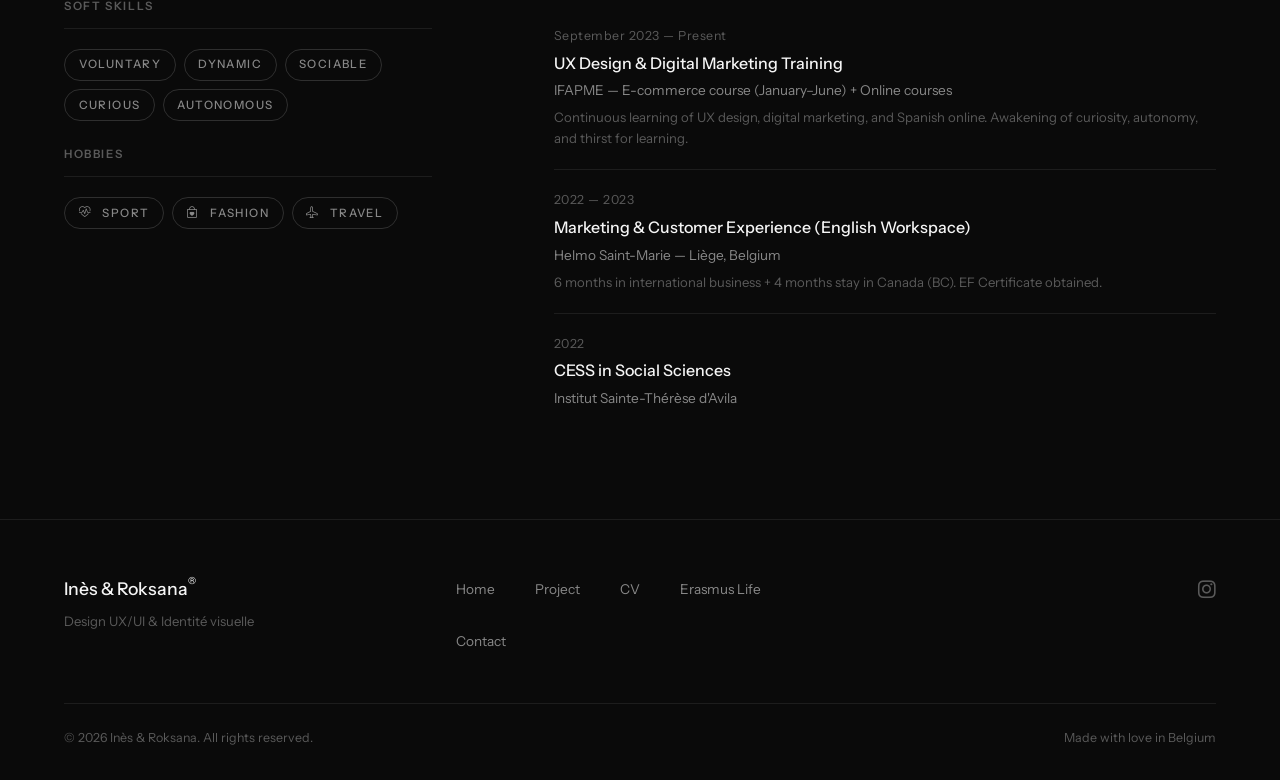
==== commit bc93da59: "Update cv.html" ====
--- a/cv.html
+++ b/cv.html
@@ -107,7 +107,6 @@
               <div class="cv-section-title">Contact</div>
               <p style="font-size:0.85rem; color:var(--text-muted); margin:0;">
                 <i class="bi bi-envelope me-2" aria-hidden="true"></i>ines.schyns@gmail.com<br>
-                <i class="bi bi-telephone me-2" aria-hidden="true"></i>+32 472 53 19 37<br>
                 <i class="bi bi-geo-alt me-2" aria-hidden="true"></i>Liège, Belgium
               </p>
             </div>
@@ -140,9 +139,9 @@
             <!-- Languages -->
             <div class="mb-4">
               <div class="cv-section-title">Languages</div>
-              <div class="lang-badge"><span>Français</span><span class="lang-level">Native</span></div>
+              <div class="lang-badge"><span>French</span><span class="lang-level">Native</span></div>
               <div class="lang-badge"><span>English</span><span class="lang-level">Upper Intermediate (B2)</span></div>
-              <div class="lang-badge"><span>Español</span><span class="lang-level">Intermediate</span></div>
+              <div class="lang-badge"><span>Spanish</span><span class="lang-level">Intermediate</span></div>
             </div>
 
             <!-- Soft Skills -->
@@ -290,7 +289,6 @@
               <div class="cv-section-title">Contact</div>
               <p style="font-size:0.85rem; color:var(--text-muted); margin:0;">
                 <i class="bi bi-envelope me-2" aria-hidden="true"></i>roksanarajakhalid@gmail.com<br>
-                <i class="bi bi-telephone me-2" aria-hidden="true"></i>+32 498 14 34 28<br>
                 <i class="bi bi-geo-alt me-2" aria-hidden="true"></i>Chaudfontaine, Belgium
               </p>
             </div>
@@ -319,8 +317,8 @@
             <!-- Languages -->
             <div class="mb-4">
               <div class="cv-section-title">Languages</div>
-              <div class="lang-badge"><span>Français</span><span class="lang-level">Native</span></div>
-              <div class="lang-badge"><span>Polski</span><span class="lang-level">Fluent (spoken)</span></div>
+              <div class="lang-badge"><span>French</span><span class="lang-level">Native</span></div>
+              <div class="lang-badge"><span>Polish</span><span class="lang-level">Fluent (spoken)</span></div>
               <div class="lang-badge"><span>English</span><span class="lang-level">Intermediate(B1/B2)</span></div>
             </div>
 
@@ -475,4 +473,4 @@
     });
   </script>
 </body>
-</html>+</html>
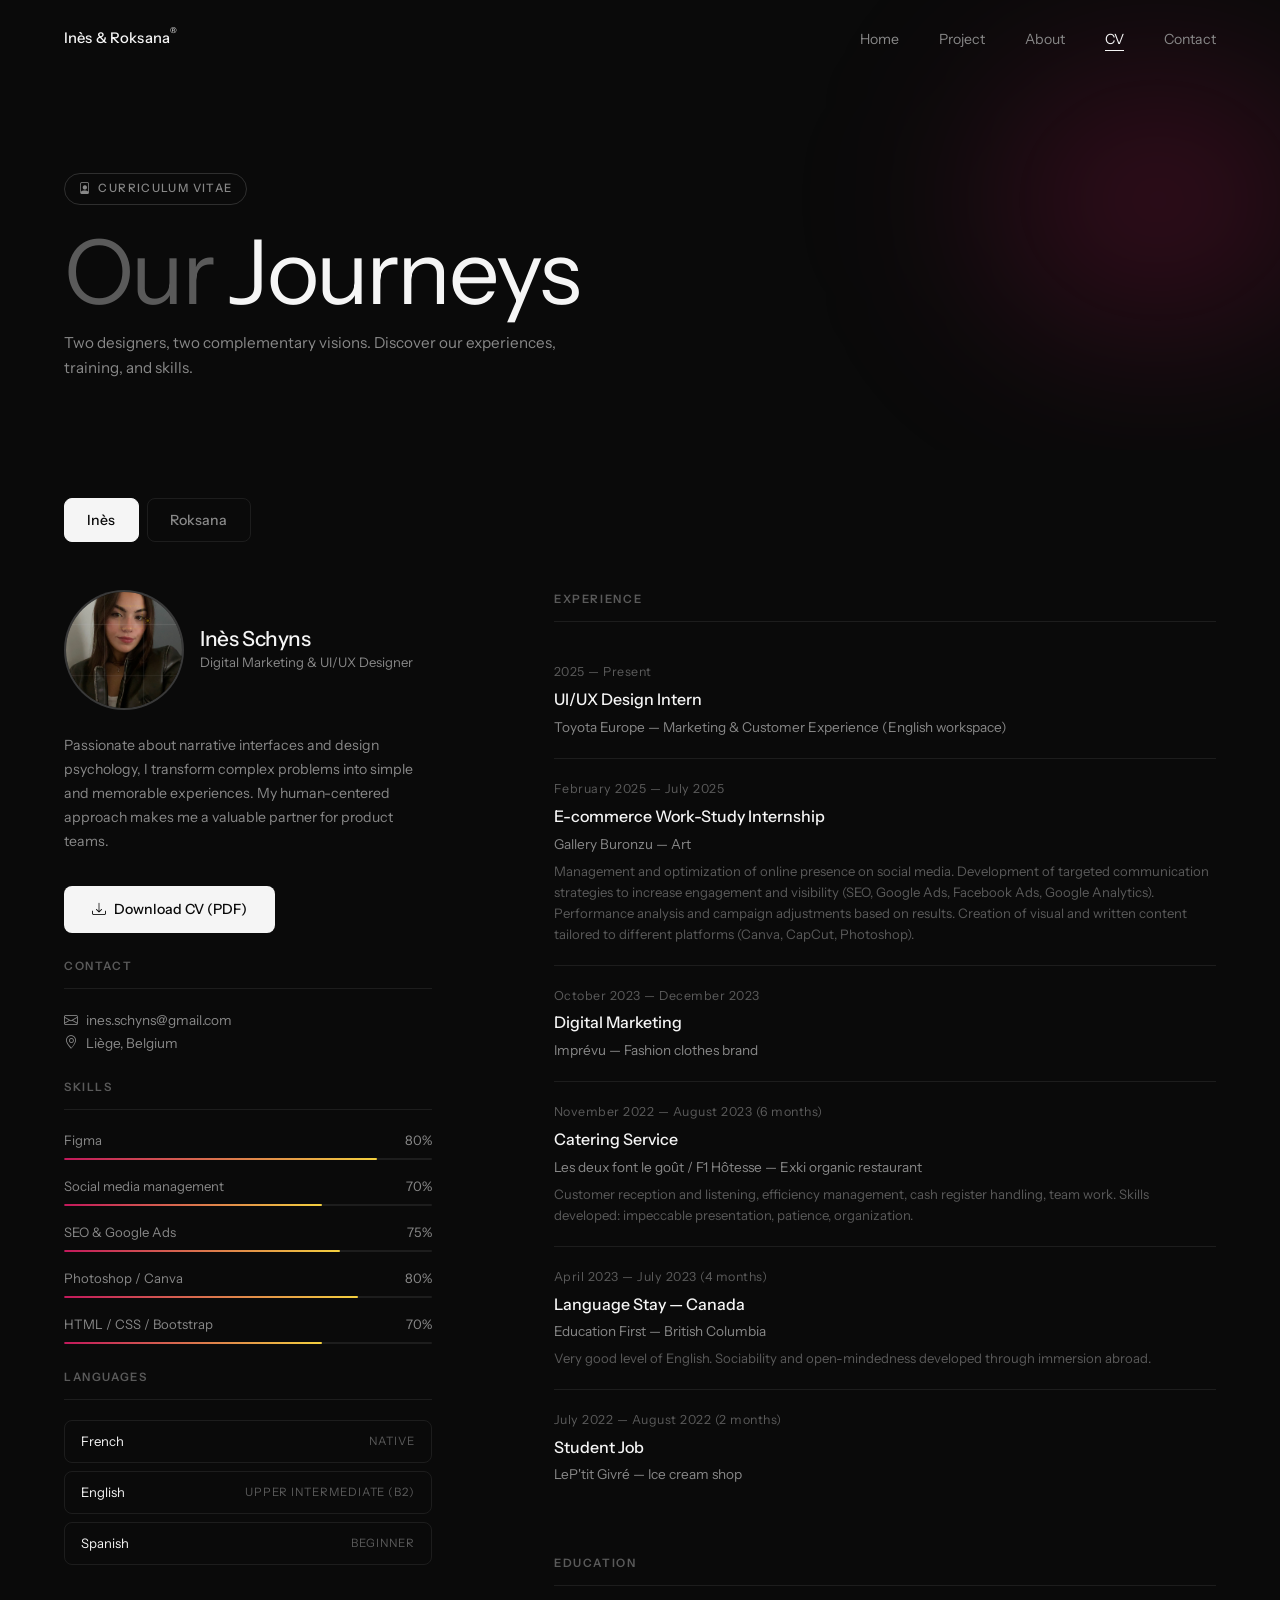
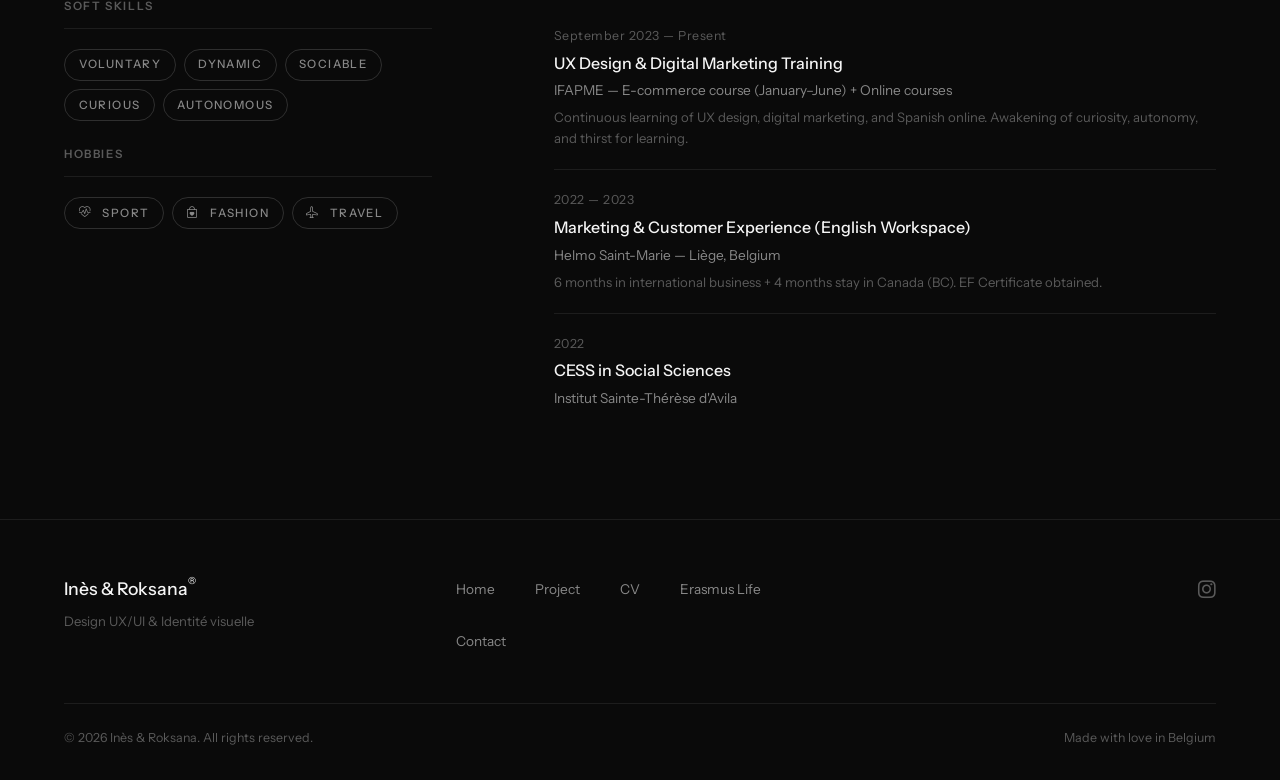
==== commit fd0bd608: "Update cv.html" ====
--- a/cv.html
+++ b/cv.html
@@ -115,7 +115,7 @@
             <div class="mb-4">
               <div class="cv-section-title">Skills</div>
               <div class="skill-bar">
-                <div class="skill-bar-label"><span>Figma</span><span>85%</span></div>
+                <div class="skill-bar-label"><span>Figma</span><span>80%</span></div>
                 <div class="skill-bar-track"><div class="skill-bar-fill animated" style="width:85%;"></div></div>
               </div>
               <div class="skill-bar">
@@ -141,7 +141,7 @@
               <div class="cv-section-title">Languages</div>
               <div class="lang-badge"><span>French</span><span class="lang-level">Native</span></div>
               <div class="lang-badge"><span>English</span><span class="lang-level">Upper Intermediate (B2)</span></div>
-              <div class="lang-badge"><span>Spanish</span><span class="lang-level">Intermediate</span></div>
+              <div class="lang-badge"><span>Spanish</span><span class="lang-level">Beginner</span></div>
             </div>
 
             <!-- Soft Skills -->
@@ -297,7 +297,7 @@
             <div class="mb-4">
               <div class="cv-section-title">Skills</div>
               <div class="skill-bar">
-                <div class="skill-bar-label"><span>HTML / CSS / Bootstrap</span><span>90%</span></div>
+                <div class="skill-bar-label"><span>HTML / CSS / Bootstrap</span><span>80%</span></div>
                 <div class="skill-bar-track"><div class="skill-bar-fill animated" style="width:90%;"></div></div>
               </div>
               <div class="skill-bar">
